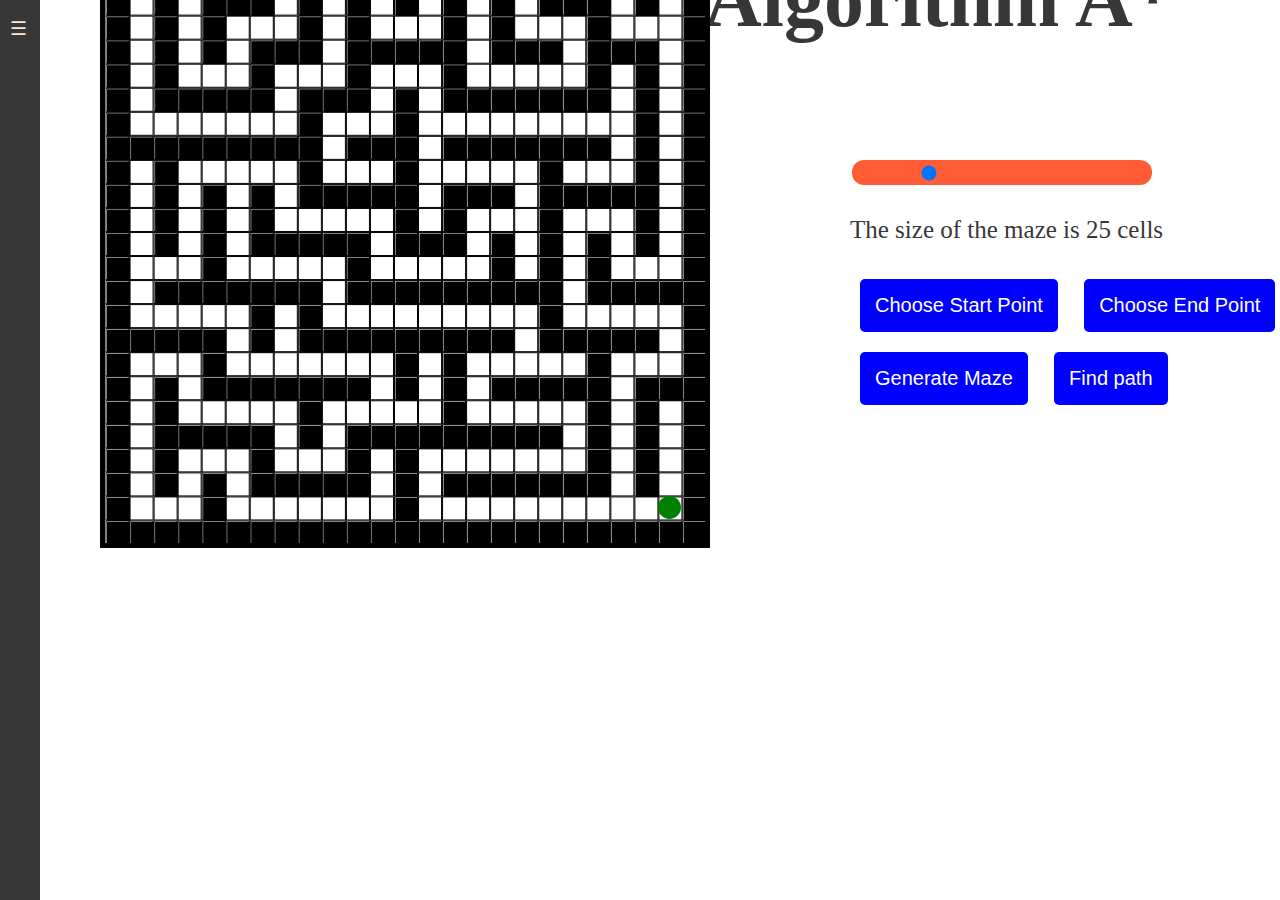
==== aStar.html @ bc2cdcb6 "Add files via upload" ====
<!DOCTYPE html>
<html lang="ru">

<head>
  <title>A-star algorithm</title>
  <link rel="stylesheet" href="aStar.css">
  <link rel="stylesheet" href="navigator.css">
</head>

  <script src="mainAStar.js"></script>
  <script src="aGenerateMaze.js"></script>
  <script src="aDrawMaze.js"></script>
  <script src="aStar.js"></script>
  <script src="aDrawTheShortestPath.js"></script>

<body>
  <a href="Home page.html">
    <button id="home-button" class="button home">
        <img src="C:/Users/Sonya/Desktop/Моё/Images/back.png" alt="Button" width="100", height="80">
    </button>
  </a>
  <h1>Algorithm A*</h1>
  <div class="main">
    <canvas id="mazeCanvas" width ="600" height ="600"></canvas>
    <div class="controls">
      <div id="slider-container">
        <input type="range" min="1" max="100" value="25" class="sliderN" id="slider">
        <p>The size of the maze is <span id="slider-value">25</span> cells</p>
      </div>
      <button id="startButton" class="button newButton">Choose Start Point</button>
      <button id="endButton" class="button newButton">Choose End Point</button>
      <br>
      <button id="buttonGenerateMaze" class="button newButton">Generate Maze</button>
      <button id="buttonFindPath" class="button newButton">Find path</button>
    </div>
  </div>
  <input type="checkbox" id="nav-toggle" hidden>
  <nav class="nav">
  <label for="nav-toggle" class="nav-toggle" onclick></label>
  <h2 class="logo"><a href="Home page.html"> Home page </a></h2>
  <ul>
      <li><a href="aStar.html">Algorithm A*</a>
      <li><a href="network.html">Neural network</a>
      <li><a href="genetic.html">Genetic Algorithm</a>
      <li><a href="tree.html">Decision Tree</a>
      <li><a href="ants.html">Ants Algorithm</a>
      <li><a href="cluster.html">Clustering</a>
  </ul>
  </nav>

  <script> mainAStar(); </script>
  
</body>
</html>
---- aStar.css ----
.main {
    display: flex;
    height: 100%;
    color: rgb(55, 55, 55);
}

.controls {
    position: relative;
    padding: 20px;
    font-size: 25px;
    margin-top: 10px;
    margin: 20px;
    height: 300px;
    width: 450px;
    left:200px;
    top:100px;
}

.sliderN {
  appearance: none; 
  width: 300px;
  height: 25px; 
  background: #FF5C35 ; 
  outline: none; 
  border-radius: 12px; 
}

.toggle {
  position : relative ;
  display : block;
  width : 100px;
  height : 52px;
  background-color: red;
  border-radius: 30px;
  border: 2px solid gray;
}
     
.toggle:after {
  content: '';
  position: absolute;
  width: 50px;
  height: 50px;
  border-radius: 50%;
  background-color: gray;
  top: 1px; 
  left: 1px;
  transition:  all 0.5s;
}

  .checkbox:checked + .toggle::after {
      left : 49px; 
  }
         
  .checkbox:checked + .toggle {
      background-color: green;
  }
         
  .checkbox { 
      display : none;
  }



.button.newButton {
    appearance: none; 
    background-color: blue;
    color: white;
    padding: 15px;
    margin: 10px;
    font-size: 20px;
    border-radius: 5px;
    border: none;
    flex: 1 1 auto;
    cursor: pointer;
    transition-duration: 0.4s;
}

.button:hover {
    border: 2px solid blue;
    background-color: white;
    color: blue;
}


#mazeCanvas {
    position: relative;
    margin-bottom: 5px;
    border: 5px solid black;
    bottom:80px;
    left: 100px;

}


body {
    background-image: url('C:/Users/Sonya/Desktop/Моё/Images/background2.jpg');
    background-repeat: no-repeat;
    background-size: cover;
    border-left-width: 10px;
    height: 100%;
    margin: 0;
  }

h1{
    position: absolute;
    color:rgb(55, 55, 55);
    margin-left: 5%;
    margin-top: -5%;
    font-size: 80px;;
    font-family:"Rockabye";
    left:50%;
  }

  #home-button {
    position: relative;
    background-color: transparent;
    width: 11%;
    bottom:51px;
    left:50px;
    border: none;
    cursor: pointer;
    padding: 0;
    overflow: visible;
  }
  
  #home-button img {
    width: 100%;
    height: auto;
    transition: transform 0.1s ease-in-out;
  }

  #home-button:hover {
    transform: scale(1.05);
  }
  
  #home-button:hover img {
    transform: scale(1.05);
  }
---- navigator.css ----
.nav {
    width: 320px;
    min-width: 320px;
    height: 100%;
    position: fixed;
    top: 0;
    bottom: 0;
    margin: 0;
    left: -320px;
    padding: 15px 20px;
    -webkit-transition: left 0.3s;
    -moz-transition: left 0.3s;
    transition: left 0.3s;
    background: rgb(55, 55, 55);
    z-index: 2000;
}


[id='nav-toggle']:checked ~ .nav {
    background-color: rgb(55, 55, 55);
}

.nav-toggle {
    position: absolute;
    left: 320px;
    top: 0.5em;
    padding: 0.5em;
    background: rgb(55, 55, 55);
    color: rgb(251, 229, 211);;
    cursor: pointer;
    font-size: 1.2em;
    line-height: 1;
    z-index: 2001;
    -webkit-transition: color .25s ease-in-out;
    -moz-transition: color .25s ease-in-out;
    transition: color .25s ease-in-out;
}

.nav-toggle:after {
    content: '\2630';
    text-decoration: none;
}


.nav-toggle:hover {
    color: rgb(251, 229, 211);
}


[id='nav-toggle'] {
    position: absolute;
    display: none;
}


[id='nav-toggle']:checked ~ .nav {
    left: 0;
    box-shadow:5px 0px 5px 0px rgba(0, 0, 0, 0.2);
    overflow-y: auto;
}


[id='nav-toggle']:checked ~ main > article {
    -webkit-transform: translateX(320px);
    -moz-transform: translateX(320px);
    transform: translateX(320px);
}

[id='nav-toggle']:checked ~ .nav > .nav-toggle:after {
    content: '\2715';
}

.nav h2 {
    width: 90%;
    padding: 0;
    margin: 10px 0;
    text-align: center;
    opacity: 0;
    font-family: "Rockabye";
    font-size: 60px;
    transform: scale(0.1, 0.1);
    -ms-transform: scale(0.1, 0.1);
    -moz-transform: scale(0.1, 0.1);
    -webkit-transform: scale(0.1, 0.1);
    transform-origin: 0% 0%;
    -ms-transform-origin: 0% 0%;
    -moz-transform-origin: 0% 0%;
    -webkit-transform-origin: 0% 0%;
    transition: opacity 0.8s, transform 0.8s;
    -ms-transition: opacity 0.8s, -ms-transform 0.8s;
    -moz-transition: opacity 0.8s, -moz-transform 0.8s;
    -webkit-transition: opacity 0.8s, -webkit-transform 0.8s;
}
.nav h2 a {
    color: rgb(251, 229, 211);;
    text-decoration: none;
}


[id='nav-toggle']:checked ~ .nav h2 {
    opacity: 1;
    transform: scale(1, 1);
    -ms-transform: scale(1, 1);
    -moz-transform: scale(1, 1);
    -webkit-transform: scale(1, 1);
}


.nav > ul {
    display: block;
    margin: 0;
    padding: 0;
    list-style: none;
}

.nav > ul > li {
    line-height: 2.5;
    opacity: 0;
    -webkit-transform: translateX(-50%);
    -moz-transform: translateX(-50%);
    -ms-transform: translateX(-50%);
    transform: translateX(-50%);
    -webkit-transition: opacity .5s .1s, -webkit-transform .5s .1s;
    -moz-transition: opacity .5s .1s, -moz-transform .5s .1s;
    -ms-transition: opacity .5s .1s, -ms-transform .5s .1s;
    transition: opacity .5s .1s, transform .5s .1s;
}

[id='nav-toggle']:checked ~ .nav > ul > li {
    opacity: 1;
    -webkit-transform: translateX(0);
    -moz-transform: translateX(0);
    -ms-transform: translateX(0);
    transform: translateX(0);
}

.nav > ul > li:nth-child(2) {
    -webkit-transition: opacity .5s .2s, -webkit-transform .5s .2s;
    transition: opacity .5s .2s, transform .5s .2s;
}

.nav > ul > li:nth-child(3) {
    -webkit-transition: opacity .5s .3s, -webkit-transform .5s .3s;
    transition: opacity .5s .3s, transform .5s .3s;
}

.nav > ul > li:nth-child(4) {
    -webkit-transition: opacity .5s .4s, -webkit-transform .5s .4s;
    transition: opacity .5s .4s, transform .5s .4s;
}

.nav > ul > li:nth-child(5) {
    -webkit-transition: opacity .5s .5s, -webkit-transform .5s .5s;
    transition: opacity .5s .5s, transform .5s .5s;
}

.nav > ul > li:nth-child(6) {
    -webkit-transition: opacity .5s .6s, -webkit-transform .5s .6s;
    transition: opacity .5s .6s, transform .5s .6s;
}


.nav > ul > li > a {
    display: inline-block;
    position: relative;
    padding: 0;
    font-family: "Rockabye";
    font-weight: 300;
    font-size: 1.5em;
    color: rgb(251, 229, 211);;
    width: 100%;
    text-decoration: none;
    -webkit-transition: color .5s ease, padding .5s ease;
    -moz-transition: color .5s ease, padding .5s ease;
    transition: color .5s ease, padding .5s ease;
}


.nav > ul > li > a:hover,
.nav > ul > li > a:focus {
    color: rgb(141, 141, 141);
    padding-left: 15px;
}
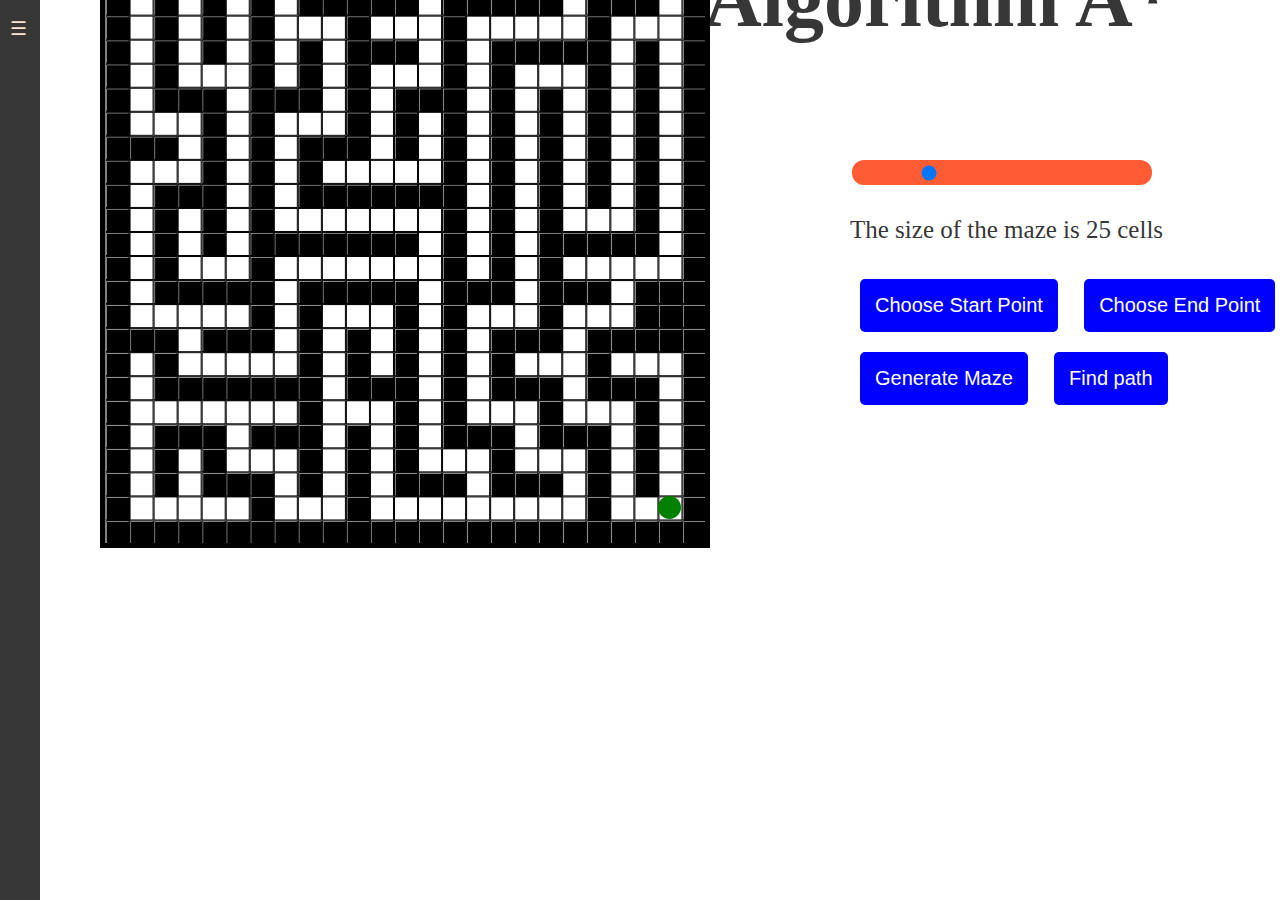
==== commit d5a0d972: "Update aStar.html" ====
--- a/aStar.html
+++ b/aStar.html
@@ -16,7 +16,7 @@
 <body>
   <a href="Home page.html">
     <button id="home-button" class="button home">
-        <img src="C:/Users/Sonya/Desktop/Моё/Images/back.png" alt="Button" width="100", height="80">
+        <img src="шmages/back.png" alt="Button" width="100", height="80">
     </button>
   </a>
   <h1>Algorithm A*</h1>
@@ -51,4 +51,4 @@
   <script> mainAStar(); </script>
   
 </body>
-</html>+</html>
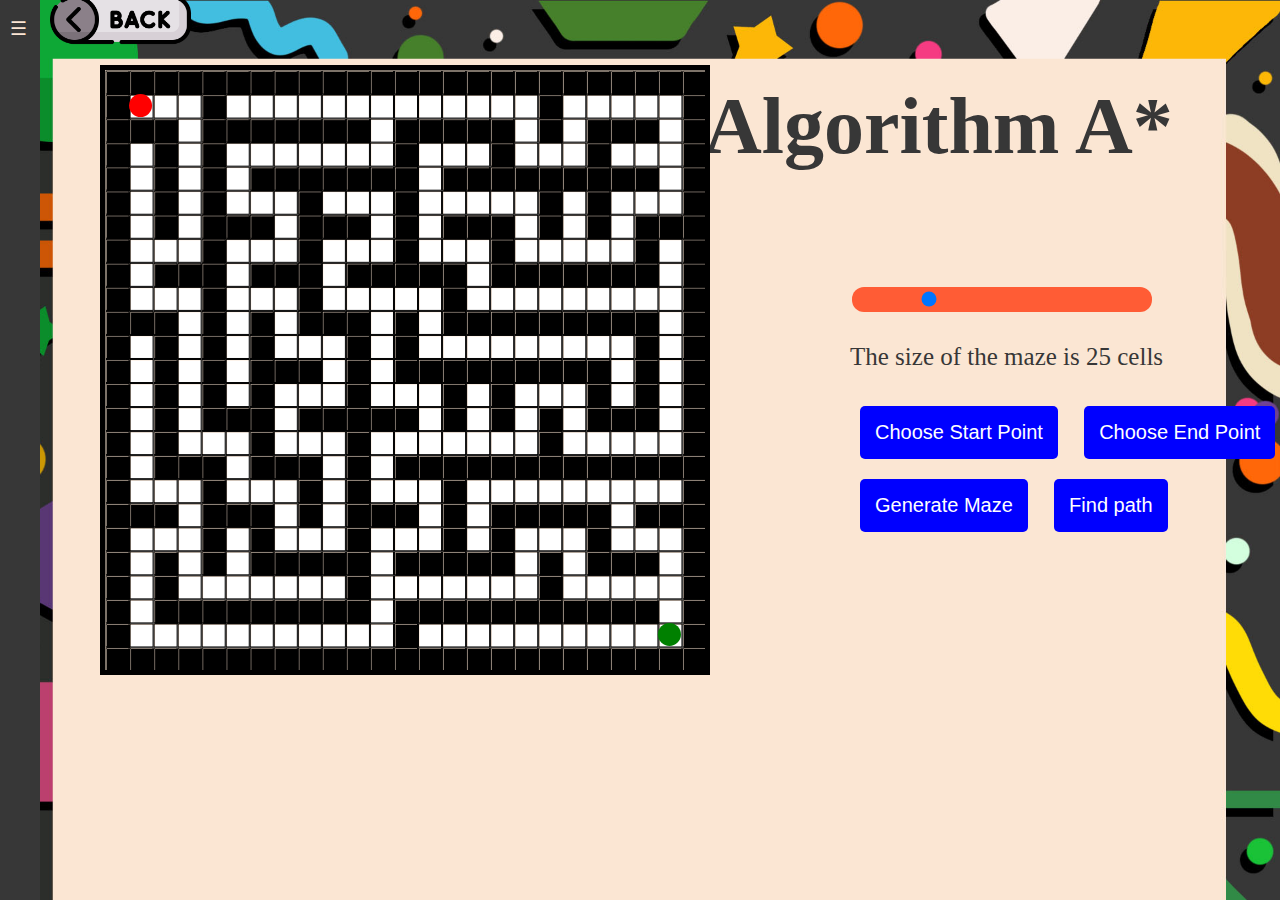
==== commit fb6b518f: "Update aStar.html" ====
--- a/aStar.html
+++ b/aStar.html
@@ -16,7 +16,7 @@
 <body>
   <a href="Home page.html">
     <button id="home-button" class="button home">
-        <img src="шmages/back.png" alt="Button" width="100", height="80">
+        <img src="images/back.png" alt="Button" width="100", height="80">
     </button>
   </a>
   <h1>Algorithm A*</h1>
--- a/aStar.css
+++ b/aStar.css
@@ -93,7 +93,7 @@
 
 
 body {
-    background-image: url('C:/Users/Sonya/Desktop/Моё/Images/background2.jpg');
+    background-image: url('images/background2.jpg');
     background-repeat: no-repeat;
     background-size: cover;
     border-left-width: 10px;
@@ -135,4 +135,4 @@
   
   #home-button:hover img {
     transform: scale(1.05);
-  }+  }
